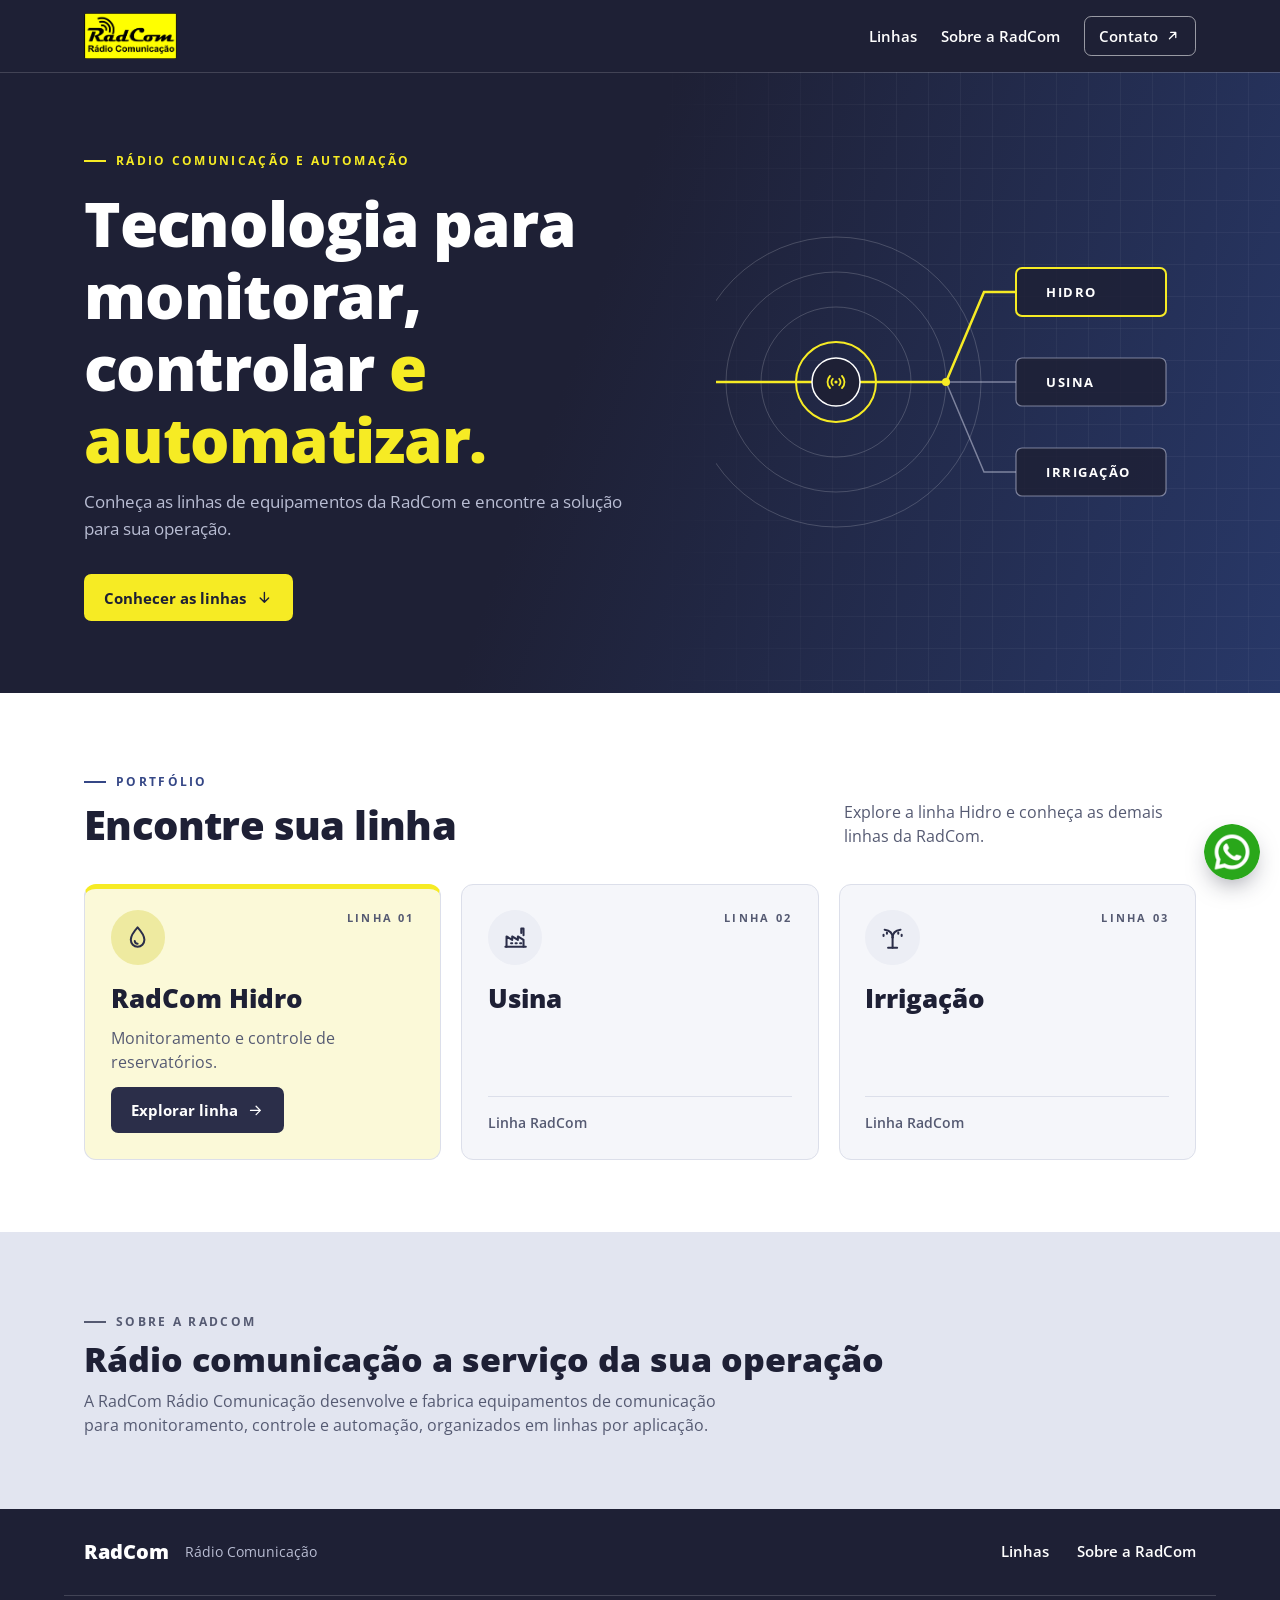
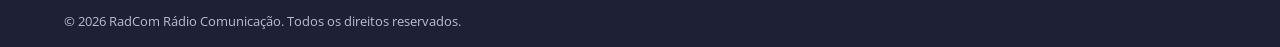
==== index.html @ 3e5a4e67 "fix: fixex folder pattern" ====
<!DOCTYPE html>
<html lang="pt-BR">

<head>
  <meta charset="utf-8" />
  <meta name="viewport" content="width=device-width, initial-scale=1" />
  <title>RadCom Rádio Comunicação | Monitoramento, controle e automação</title>
  <meta name="description" content="RadCom Rádio Comunicação: equipamentos de comunicação para monitoramento, controle e automação. Conheça as linhas RadCom." />
  <link rel="icon" type="image/png" href="img_radcom/favicon.png" />
  <link rel="apple-touch-icon" href="img_radcom/favicon.png" />
  <link rel="preconnect" href="https://fonts.googleapis.com" />
  <link rel="preconnect" href="https://fonts.gstatic.com" crossorigin />
  <link href="https://fonts.googleapis.com/css2?family=Open+Sans:wght@400;600;700;800&display=swap" rel="stylesheet" />
  <link rel="stylesheet" href="assets/css/style.css" />
</head>

<body data-root="">
  <a class="skip-link" href="#conteudo">Pular para o conteúdo</a>

  <!-- ============ CABEÇALHO GLOBAL (igual em todas as páginas) ============ -->
  <header class="site-header">
    <div class="wrap header-bar">
      <a class="brand" href="index.html" aria-label="RadCom Rádio Comunicação, página inicial">
        <img src="img_radcom/logo.jpeg" alt="RadCom Rádio Comunicação" width="830" height="411" />
      </a>
      <nav class="main-nav" aria-label="Principal">
        <a href="#linhas">Linhas</a>
        <a href="#sobre">Sobre a RadCom</a>
        <!-- Botão "Contato": abre o WhatsApp da RadCom.
             >>> ADICIONE O NÚMERO em assets/js/config.js (campo whatsapp) <<< -->
        <a class="nav-contact" href="https://wa.me/" target="_blank" rel="noopener" data-contact-primary>Contato
          <svg viewBox="0 0 24 24" fill="none" stroke="currentColor" stroke-width="2" stroke-linecap="round"
            stroke-linejoin="round" aria-hidden="true">
            <path d="M7 17 17 7M9 7h8v8" />
          </svg>
        </a>
      </nav>
    </div>
  </header>

  <main id="conteudo">

    <!-- ============ ABERTURA ============ -->
    <section class="home-hero" aria-labelledby="home-title">
      <div class="wrap">
        <div>
          <p class="kicker on-dark">Rádio comunicação e automação</p>
          <h1 id="home-title">Tecnologia para monitorar, controlar <em class="hl">e automatizar.</em></h1>
          <p class="lead on-dark">Conheça as linhas de equipamentos da RadCom e encontre a solução para sua operação.</p>
          <div class="btn-row">
            <a class="btn btn-yellow" href="#linhas">Conhecer as linhas
              <svg viewBox="0 0 24 24" fill="none" stroke="currentColor" stroke-width="2" stroke-linecap="round"
                stroke-linejoin="round" aria-hidden="true">
                <path d="M12 5v14M6 13l6 6 6-6" />
              </svg>
            </a>
          </div>
        </div>

        <svg class="hero-diagram" viewBox="0 0 480 320" role="img"
          aria-label="Ilustração: um ponto de rádio central ligado às linhas Hidro, Usina e Irrigação">
          <circle class="ring" cx="120" cy="160" r="40" />
          <circle class="ring" cx="120" cy="160" r="75" />
          <circle class="ring" cx="120" cy="160" r="110" />
          <circle class="ring" cx="120" cy="160" r="145" />
          <circle class="pulse" cx="120" cy="160" r="40" />
          <path class="line on" d="M144 160 H230 L268 70 H300" />
          <path class="line" d="M230 160 H300" />
          <path class="line" d="M230 160 L268 250 H300" />
          <path class="line on" d="M0 160 H96" />
          <circle cx="120" cy="160" r="24" fill="#1e2035" stroke="#fff" stroke-width="1.5" />
          <g fill="none" stroke="#f6eb24" stroke-width="1.8" stroke-linecap="round" transform="translate(108 148)">
            <circle cx="12" cy="12" r="1.6" fill="#f6eb24" stroke="none" />
            <path d="M8.8 15.2a4.5 4.5 0 0 1 0-6.4M15.2 15.2a4.5 4.5 0 0 0 0-6.4M6 18a8.5 8.5 0 0 1 0-12M18 18a8.5 8.5 0 0 0 0-12" />
          </g>
          <circle cx="230" cy="160" r="4" fill="#f6eb24" />
          <g class="node on"><rect x="300" y="46" width="150" height="48" rx="6" /><text x="330" y="75">HIDRO</text></g>
          <g class="node"><rect x="300" y="136" width="150" height="48" rx="6" /><text x="330" y="165">USINA</text></g>
          <g class="node"><rect x="300" y="226" width="150" height="48" rx="6" /><text x="330" y="255">IRRIGAÇÃO</text></g>
        </svg>
      </div>
    </section>

    <!-- ============ SELETOR DE LINHAS ============
         Os cartões são gerados a partir de assets/js/data.js (RADCOM_LINHAS). -->
    <section id="linhas" class="section section-light" aria-labelledby="linhas-title">
      <div class="wrap">
        <div class="section-head">
          <div>
            <p class="kicker">Portfólio</p>
            <h2 id="linhas-title">Encontre sua linha</h2>
          </div>
          <p class="aside">Explore a linha Hidro e conheça as demais linhas da RadCom.</p>
        </div>
        <ul class="lines-grid" id="lines-list"></ul>
        <noscript>
          <p>RadCom Hidro: <a href="hidro/index.html">explorar linha</a>. Usina e Irrigação: linhas RadCom.</p>
        </noscript>
      </div>
    </section>

    <!-- ============ INSTITUCIONAL / CONTATO ============ -->
    <section id="sobre" class="about section" aria-labelledby="sobre-title">
      <div class="wrap">
        <div>
          <p class="kicker">Sobre a RadCom</p>
          <h2 id="sobre-title">Rádio comunicação a serviço da sua operação</h2>
          <!-- TEXTO INSTITUCIONAL PROVISÓRIO: substitua pela apresentação oficial da RadCom. -->
          <p>A RadCom Rádio Comunicação desenvolve e fabrica equipamentos de comunicação para monitoramento, controle e
            automação, organizados em linhas por aplicação.</p>
          <!-- Chamada de contato: aparece quando o contato for preenchido em assets/js/config.js -->
          <p data-contact-slot hidden>Vamos falar sobre sua aplicação? Entre em contato com a RadCom.</p>
        </div>
        <!-- Botões de contato: gerados a partir de assets/js/config.js (RADCOM_CONFIG.contato) -->
        <div class="contact-actions" data-contact-slot data-contact-list hidden></div>
      </div>
    </section>

  </main>

  <!-- ============ RODAPÉ GLOBAL ============ -->
  <footer class="site-footer">
    <div class="wrap footer-bar">
      <div class="footer-brand"><strong>RadCom</strong><span>Rádio Comunicação</span></div>
      <nav class="footer-nav" aria-label="Rodapé">
        <a href="#linhas">Linhas</a>
        <a href="#sobre">Sobre a RadCom</a>
      </nav>
    </div>
    <div class="wrap footer-copy">© <span data-year>2026</span> RadCom Rádio Comunicação. Todos os direitos reservados.</div>
  </footer>

  <!-- Botão flutuante do WhatsApp.
       >>> ADICIONE O NÚMERO em assets/js/config.js (campo whatsapp) <<< -->
  <a class="whatsapp-float" href="https://wa.me/" target="_blank" rel="noopener" data-whatsapp
    aria-label="Conversar com a RadCom pelo WhatsApp">
    <img src="img_radcom/whatsapp.png" alt="" width="512" height="512" />
  </a>

  <script src="assets/js/config.js"></script>
  <script src="assets/js/data.js"></script>
  <script src="assets/js/site.js"></script>
</body>

</html>
---- assets/css/style.css ----
/* =====================================================================
   RADCOM — estilos compartilhados (Início + linhas)
   Cores tiradas do adesivo dos equipamentos.
   ===================================================================== */
:root {
  /* identidade (adesivo do equipamento) */
  --navy: #2b2e49;
  --navy-deep: #1e2035;
  --blue: #354786;
  --blue-deep: #283868;
  --yellow: #f6eb24;
  --yellow-deep: #d9cd0c;
  --gray: #d2d3d5;

  /* superfícies e texto */
  --bg: #f5f6fa;
  --surface: #ffffff;
  --surface-muted: #eceef5;
  --surface-tint: #fbf9d8;
  --fg: #1e2035;
  --fg-muted: #555a72;
  --on-dark: #f3f4f9;
  --on-dark-muted: #b9bdd3;
  --border: #dcdfea;
  --border-dark: rgba(255, 255, 255, .16);

  /* simulação (mesmos nomes do projeto Jóia) */
  --foreground: var(--fg);
  --card: #ffffff;
  --primary: var(--blue);
  --primary-foreground: #ffffff;
  --muted-foreground: var(--fg-muted);
  --destructive: oklch(0.58 0.22 25);
  --destructive-deep: oklch(0.46 0.21 24);
  --water: oklch(0.6 0.16 245);
  --water-deep: oklch(0.42 0.16 262);
  --signal: oklch(0.72 0.18 68);
  --signal-deep: oklch(0.5 0.18 68);
  --pump-on: oklch(0.68 0.19 148);
  --pump-on-deep: oklch(0.48 0.18 148);
  --pump-off: oklch(0.6 0.03 265);
  --ground: oklch(0.75 0.1 140);
  --ground-deep: oklch(0.63 0.12 138);
  --steel: oklch(0.5 0.045 270);
  --steel-dark: oklch(0.3 0.045 272);
  --sky: oklch(0.93 0.03 265);

  --font-sans: "Open Sans", ui-sans-serif, system-ui, sans-serif;
  --font-mono: ui-monospace, "SFMono-Regular", Consolas, monospace;
  --radius: .75rem;
  --shadow: 0 14px 30px -18px rgba(30, 32, 53, .45);
  --header-h: 72px;
}

* { box-sizing: border-box; }
html { scroll-behavior: smooth; }
@media (prefers-reduced-motion: reduce) {
  html { scroll-behavior: auto; }
  *, *::before, *::after { animation-duration: .001ms !important; animation-iteration-count: 1 !important; transition: none !important; }
}
body {
  margin: 0;
  background: var(--bg);
  color: var(--fg);
  font-family: var(--font-sans);
  line-height: 1.5;
  -webkit-font-smoothing: antialiased;
}
img { max-width: 100%; height: auto; display: block; }
a { color: inherit; }
h1, h2, h3, h4 { line-height: 1.15; margin: 0; }
[hidden] { display: none !important; }
.sr-only { position: absolute; width: 1px; height: 1px; padding: 0; margin: -1px; overflow: hidden; clip: rect(0 0 0 0); white-space: nowrap; border: 0; }

:focus-visible { outline: 3px solid var(--yellow); outline-offset: 2px; }
.on-light :focus-visible, .section :focus-visible { outline-color: var(--blue); }

.skip-link {
  position: absolute; left: 1rem; top: -4rem; z-index: 100;
  background: var(--yellow); color: var(--navy-deep);
  padding: .6rem 1rem; border-radius: .4rem; font-weight: 700; text-decoration: none;
}
.skip-link:focus { top: 1rem; }

.wrap { max-width: 72rem; margin: 0 auto; padding: 0 1.25rem; }
@media (max-width: 480px) { .wrap { padding: 0 1rem; } }

/* ---------- tipografia utilitária ---------- */
.kicker {
  display: inline-flex; align-items: center; gap: .6rem;
  font-size: .72rem; font-weight: 700; text-transform: uppercase; letter-spacing: .2em;
  color: var(--blue); margin: 0;
}
.kicker::before { content: ""; width: 1.4rem; height: 2px; background: currentColor; }
.kicker.on-dark { color: var(--yellow); }
.lead { margin: .9rem 0 0; max-width: 40rem; font-size: 1.05rem; line-height: 1.6; color: var(--fg-muted); }
.lead.on-dark { color: var(--on-dark-muted); }
.hl { color: var(--yellow); font-style: normal; }

.section { padding: 4.5rem 0; }
.section-light { background: var(--surface); }
.section-muted { background: var(--surface-muted); }
.section-dark { background: var(--navy-deep); color: var(--on-dark); }
.section-dark .lead { color: var(--on-dark-muted); }
section[id] { scroll-margin-top: calc(var(--header-h) + 56px); }

.section-head { display: flex; flex-wrap: wrap; align-items: flex-end; justify-content: space-between; gap: 1rem 2rem; margin-bottom: 2.25rem; }
.section-head > div { max-width: 40rem; }
.section-head h2 { font-size: clamp(1.7rem, 1.2rem + 2vw, 2.5rem); font-weight: 800; letter-spacing: -.015em; margin-top: .7rem; }
.section-head .aside { max-width: 22rem; color: var(--fg-muted); margin: 0; }
.section-dark .section-head .aside { color: var(--on-dark-muted); }
.section-head.center { flex-direction: column; align-items: center; text-align: center; }
.section-head.center .lead { margin-left: auto; margin-right: auto; }

/* ---------- botões ---------- */
.btn {
  display: inline-flex; align-items: center; justify-content: center; gap: .6rem;
  min-height: 2.9rem; padding: .7rem 1.2rem; border-radius: .45rem;
  font: 700 .95rem var(--font-sans); text-decoration: none; cursor: pointer;
  border: 1.5px solid transparent; transition: background .15s, border-color .15s, transform .15s;
}
.btn svg { width: 1.05rem; height: 1.05rem; flex: none; }
.btn:hover { transform: translateY(-1px); }
.btn-yellow { background: var(--yellow); color: var(--navy-deep); }
.btn-yellow:hover { background: #fff35a; }
.btn-dark { background: var(--navy); color: #fff; }
.btn-dark:hover { background: var(--blue); }
.btn-ghost { background: transparent; color: #fff; border-color: rgba(255, 255, 255, .55); }
.btn-ghost:hover { border-color: #fff; background: rgba(255, 255, 255, .08); }
.btn-ghost-dark { background: transparent; color: var(--navy); border-color: var(--navy); }
.btn-ghost-dark:hover { background: rgba(43, 46, 73, .07); }
.mini-link .arrow { display: inline-flex; }
.mini-link .arrow svg { width: 1.1rem; height: 1.1rem; }
.btn-row { display: flex; flex-wrap: wrap; gap: .75rem; margin-top: 2rem; }

/* ---------- cabeçalho global ---------- */
.site-header { position: sticky; top: 0; z-index: 50; background: var(--navy-deep); color: #fff; box-shadow: 0 1px 0 var(--border-dark); }
.header-bar { display: flex; align-items: center; justify-content: space-between; gap: 1rem; min-height: var(--header-h); }
.brand { display: inline-flex; flex: none; border-radius: .25rem; }
.brand img { height: 46px; width: auto; border-radius: .2rem; }
.main-nav { display: flex; align-items: center; gap: .25rem 1.5rem; flex-wrap: wrap; justify-content: flex-end; }
.main-nav a { font-weight: 600; font-size: .95rem; text-decoration: none; padding: .4rem 0; }
.main-nav a:hover { color: var(--yellow); }
.main-nav a[aria-current="page"] { color: var(--yellow); }
.main-nav .nav-contact { border: 1.5px solid rgba(255, 255, 255, .55); border-radius: .45rem; padding: .45rem .9rem; }
.main-nav .nav-contact:hover { border-color: var(--yellow); }
@media (max-width: 560px) {
  :root { --header-h: 64px; }
  .brand img { height: 38px; }
  .main-nav { gap: .2rem 1rem; }
  .main-nav a { font-size: .85rem; }
  .main-nav .nav-contact { padding: .3rem .6rem; }
}

/* ---------- navegação local (linhas) ---------- */
.subnav { position: sticky; top: var(--header-h); z-index: 40; background: var(--surface); border-bottom: 1px solid var(--border); }
.subnav-bar { display: flex; align-items: center; justify-content: space-between; gap: 1rem; min-height: 52px; }
.crumbs { display: flex; align-items: center; gap: .5rem; font-size: .9rem; color: var(--fg-muted); white-space: nowrap; margin: 0; padding: 0; list-style: none; }
.crumbs a { text-decoration: none; }
.crumbs a:hover { color: var(--blue); text-decoration: underline; }
.crumbs strong { color: var(--fg); }
.subnav-links { display: flex; gap: 1.5rem; overflow-x: auto; scrollbar-width: none; margin: 0; padding: 0; list-style: none; }
.subnav-links::-webkit-scrollbar { display: none; }
.subnav-links a {
  display: block; padding: .95rem 0 .8rem; font-size: .9rem; font-weight: 600; color: var(--fg-muted);
  text-decoration: none; border-bottom: 3px solid transparent; white-space: nowrap;
}
.subnav-links a:hover { color: var(--fg); }
.subnav-links a.active { color: var(--fg); border-bottom-color: var(--yellow); }
@media (max-width: 760px) {
  .subnav-bar { flex-direction: column; align-items: stretch; gap: 0; min-height: 0; }
  .crumbs { padding-top: .55rem; font-size: .8rem; }
  .subnav-links { gap: 1.25rem; }
  .subnav-links a { padding: .55rem 0 .5rem; }
  section[id] { scroll-margin-top: calc(var(--header-h) + 84px); }
}

/* ---------- início: abertura ---------- */
.home-hero { position: relative; overflow: hidden; background: linear-gradient(110deg, var(--navy-deep) 45%, var(--blue-deep)); color: #fff; }
.home-hero::after {
  content: ""; position: absolute; inset: 0 0 0 50%; pointer-events: none; opacity: .35;
  background-image: linear-gradient(rgba(255,255,255,.12) 1px, transparent 1px), linear-gradient(90deg, rgba(255,255,255,.12) 1px, transparent 1px);
  background-size: 32px 32px;
  mask-image: linear-gradient(90deg, transparent, #000 40%);
}
.home-hero .wrap { position: relative; z-index: 1; display: grid; grid-template-columns: 1.1fr 1fr; gap: 2rem; align-items: center; padding-top: 4.5rem; padding-bottom: 4.5rem; }
.home-hero h1 { font-size: clamp(2.2rem, 1.4rem + 3.6vw, 3.9rem); font-weight: 800; letter-spacing: -.02em; margin-top: 1.1rem; }
.hero-diagram { width: 100%; max-width: 30rem; justify-self: end; }
.hero-diagram .ring { fill: none; stroke: rgba(255,255,255,.18); }
.hero-diagram .line { fill: none; stroke: rgba(185,189,211,.6); stroke-width: 1.5; }
.hero-diagram .line.on { stroke: var(--yellow); stroke-width: 2.5; }
.hero-diagram .node rect { fill: rgba(30,32,53,.85); stroke: rgba(185,189,211,.6); stroke-width: 1.2; }
.hero-diagram .node.on rect { stroke: var(--yellow); stroke-width: 2; }
.hero-diagram text { fill: #fff; font: 700 13px var(--font-sans); letter-spacing: .12em; }
.hero-diagram .pulse { fill: none; stroke: var(--yellow); stroke-width: 2; transform-origin: 120px 160px; transform-box: view-box; animation: pulse 2.6s ease-out infinite; }
@keyframes pulse { from { transform: scale(.4); opacity: .9; } to { transform: scale(2.4); opacity: 0; } }
@media (max-width: 860px) {
  .home-hero .wrap { grid-template-columns: 1fr; padding-top: 3rem; padding-bottom: 3rem; }
  .hero-diagram { justify-self: center; max-width: 24rem; }
  .home-hero::after { inset: 50% 0 0 0; }
}

/* ---------- início: cartões de linhas ---------- */
.lines-grid { display: grid; grid-template-columns: repeat(3, 1fr); gap: 1.25rem; margin: 0; padding: 0; list-style: none; }
@media (max-width: 860px) { .lines-grid { grid-template-columns: 1fr; } }
.line-card {
  position: relative; height: 100%; display: flex; flex-direction: column; gap: .8rem;
  padding: 1.6rem; border: 1px solid var(--border); border-radius: var(--radius); background: var(--bg);
}
.line-card.is-active { background: var(--surface-tint); border-top: 5px solid var(--yellow); padding-top: calc(1.6rem - 4px); }
.line-card .line-top { display: flex; align-items: flex-start; justify-content: space-between; }
.line-icon { width: 3.4rem; height: 3.4rem; border-radius: 50%; display: grid; place-items: center; background: var(--surface-muted); color: var(--navy); }
.line-card.is-active .line-icon { background: #eeeaa0; }
.line-icon svg { width: 1.7rem; height: 1.7rem; }
.line-num { font-size: .7rem; font-weight: 700; letter-spacing: .2em; color: var(--fg-muted); }
.line-card h3 { font-size: 1.6rem; font-weight: 800; margin-top: .4rem; }
.line-card p { margin: 0; color: var(--fg-muted); }
.line-card .line-meta { margin-top: auto; padding-top: .9rem; border-top: 1px solid var(--border); font-size: .9rem; font-weight: 600; color: var(--fg-muted); }
.line-card .btn { align-self: flex-start; margin-top: auto; }

/* ---------- faixa institucional / contato ---------- */
.about { background: #e2e5f0; }
.about .wrap { display: flex; flex-wrap: wrap; align-items: center; justify-content: space-between; gap: 1.5rem 3rem; }
.about h2 { font-size: clamp(1.5rem, 1.2rem + 1.4vw, 2.1rem); font-weight: 800; margin-top: .6rem; }
.about p { margin: .6rem 0 0; color: var(--fg-muted); max-width: 40rem; }
.contact-actions { display: flex; flex-wrap: wrap; gap: .75rem; }

/* ---------- Hidro: abertura panorâmica ---------- */
.pan-hero {
  position: relative; display: flex; align-items: center; min-height: min(44rem, 86vh); color: #fff;
  background: var(--navy-deep) url("../../img_radcom/fundo.jpg") center / cover no-repeat;
}
.pan-hero::before { content: ""; position: absolute; inset: 0; background: linear-gradient(90deg, rgba(30,32,53,.65), rgba(30,32,53,.15) 70%); }
.pan-hero .wrap { position: relative; z-index: 1; width: 100%; padding-top: 3rem; padding-bottom: 4.5rem; }
.hero-panel {
  max-width: 36rem; padding: 2.25rem; border-radius: var(--radius);
  background: rgba(30, 32, 53, .72); border: 1px solid var(--border-dark);
  -webkit-backdrop-filter: blur(3px); backdrop-filter: blur(3px);
}
.hero-panel h1 { font-size: clamp(2.3rem, 1.5rem + 3.6vw, 4rem); font-weight: 800; letter-spacing: -.02em; margin-top: 1rem; }
.hero-panel .btn-row { margin-top: 1.75rem; }
.scroll-hint {
  position: absolute; left: 50%; bottom: 1.1rem; z-index: 1; transform: translateX(-50%);
  width: 2.6rem; height: 2.6rem; border-radius: 50%; display: grid; place-items: center;
  color: var(--navy-deep); background: var(--yellow); animation: bounce 2s ease-in-out infinite;
}
.scroll-hint svg { width: 1.3rem; height: 1.3rem; }
@keyframes bounce { 0%, 100% { transform: translate(-50%, 0); } 50% { transform: translate(-50%, 6px); } }
@media (max-width: 560px) {
  .pan-hero { min-height: 0; }
  .pan-hero .wrap { padding-top: 2rem; padding-bottom: 4.5rem; }
  .hero-panel { padding: 1.5rem; }
  .hero-panel .btn { flex: 1 1 100%; }
}

/* faixa de destaques */
.strip { background: var(--navy); color: var(--on-dark); justify-items: center; }
.strip ul { display: grid; grid-template-columns: repeat(4, 1fr); gap: 1rem 1.5rem; margin: 0; padding: 1.3rem 0; list-style: none; }
.strip li { display: flex; align-items: center; gap: .7rem; font-size: .9rem; font-weight: 600; }
.strip svg { width: 1.5rem; height: 1.5rem; flex: none; color: var(--yellow); }
@media (max-width: 860px) { .strip ul { grid-template-columns: 1fr 1fr; } }

/* aplicações */
.apps-grid { display: grid; grid-template-columns: repeat(3, 1fr); gap: 1.25rem; margin: 0; padding: 0; list-style: none; }
@media (max-width: 860px) { .apps-grid { grid-template-columns: 1fr; } }
.app-card { display: flex; gap: 1rem; padding: 1.4rem; border: 1px solid var(--border); border-radius: var(--radius); background: var(--bg); height: 100%; }
.app-card h3 { font-size: 1.15rem; font-weight: 700; }
.app-card p { margin: .4rem 0 0; color: var(--fg-muted); font-size: .95rem; }
.icon-badge { width: 2.9rem; height: 2.9rem; flex: none; border-radius: 50%; display: grid; place-items: center; background: #e1e5f3; color: var(--blue); }
.icon-badge.yellow { background: var(--yellow); color: var(--navy-deep); }
.icon-badge svg { width: 1.45rem; height: 1.45rem; }

/* como funciona */
.flow-steps { display: grid; grid-template-columns: repeat(4, 1fr); gap: 3.5rem; margin: 0; padding: 0; list-style: none; }
.flow-step { position: relative; padding: 1.3rem; border-radius: var(--radius); background: var(--surface); border: 1px solid var(--border); }
.flow-step .step-num { font-size: .7rem; font-weight: 700; letter-spacing: .18em; color: var(--fg-muted); }
.flow-step h3 { display: flex; align-items: center; gap: .65rem; margin-top: .9rem; font-size: 1.1rem; font-weight: 700; }
.flow-step h3 svg { width: 1.6rem; height: 1.6rem; flex: none; color: var(--blue); }
.flow-step p { margin: .55rem 0 0; font-size: .9rem; color: var(--fg-muted); }
.flow-step .step-link {
  position: absolute; top: 50%; right: -3.5rem; width: 3.5rem; transform: translateY(-50%);
  display: flex; flex-direction: column; align-items: center; gap: .15rem; color: var(--blue);
}
.flow-step .step-link small { font-size: .66rem; font-weight: 700; color: var(--fg-muted); }
.flow-step .step-link svg { width: 1.3rem; height: 1.3rem; }
@media (max-width: 980px) {
  .flow-steps { grid-template-columns: 1fr; gap: 2.9rem; }
  .flow-step .step-link { top: auto; bottom: -2.85rem; right: 50%; transform: translateX(50%); flex-direction: row; width: auto; height: 2.85rem; gap: .4rem; }
  .flow-step .step-link svg { transform: rotate(90deg); }
}
.remote-note {
  display: flex; flex-wrap: wrap; align-items: center; justify-content: space-between; gap: 1rem 2rem;
  margin-top: 1.75rem; padding: 1.25rem 1.5rem; border-radius: var(--radius); background: #d9deee;
}
.remote-note p { margin: 0; max-width: 44rem; color: var(--fg); }
.remote-note strong { margin-right: .5rem; }
.tag { display: inline-block; padding: .22rem .55rem; border-radius: .3rem; font-size: .68rem; font-weight: 700; letter-spacing: .1em; text-transform: uppercase; background: var(--surface); color: var(--fg-muted); border: 1px solid var(--border); }

/* ---------- vitrine ---------- */
.filters { display: flex; flex-wrap: wrap; gap: .5rem; margin: 0 0 1.75rem; }
.filter-btn {
  min-height: 2.5rem; padding: .45rem 1rem; border-radius: .45rem; cursor: pointer;
  font: 600 .9rem var(--font-sans); background: var(--bg); color: var(--fg); border: 1px solid var(--border);
}
.filter-btn:hover { border-color: var(--blue); }
.filter-btn[aria-pressed="true"] { background: var(--navy); color: #fff; border-color: var(--navy); }
.products-grid { display: grid; grid-template-columns: repeat(3, 1fr); gap: 1.25rem; margin: 0; padding: 0; list-style: none; }
@media (max-width: 980px) { .products-grid { grid-template-columns: 1fr 1fr; } }
@media (max-width: 620px) { .products-grid { grid-template-columns: 1fr; } }
.product-card { display: grid; grid-template-columns: 7.5rem 1fr; height: 100%; border: 1px solid var(--border); border-radius: var(--radius); background: var(--bg); overflow: hidden; }
.product-media { position: relative; display: grid; place-items: center; padding: 1rem .75rem; background: #e3e6f1; }
.product-media img { width: 100%; max-width: 6rem; }
.photo-tag { position: absolute; left: .4rem; right: .4rem; bottom: .4rem; text-align: center; font-size: .6rem; font-weight: 700; letter-spacing: .06em; text-transform: uppercase; color: var(--fg-muted); background: rgba(255,255,255,.85); border-radius: .25rem; padding: .15rem; }
.product-body { display: flex; flex-direction: column; gap: .45rem; padding: 1.1rem 1.1rem 1.2rem; }
.chip-row { display: flex; flex-wrap: wrap; gap: .35rem; }
.chip { font-size: .7rem; font-weight: 700; padding: .2rem .5rem; border-radius: .3rem; background: #dfe3f2; color: var(--blue-deep); }
.product-body h3 { font-size: 1.3rem; font-weight: 800; }
.product-body .model { margin: -.2rem 0 0; font: 600 .75rem var(--font-mono); color: var(--fg-muted); }
.product-body p { margin: 0; font-size: .92rem; color: var(--fg-muted); }
.conn-badge { display: inline-flex; align-items: center; gap: .35rem; font-size: .78rem; font-weight: 700; color: var(--fg); }
.conn-badge::before { content: ""; width: .55rem; height: .55rem; border-radius: 50%; background: var(--pump-on); }
.conn-badge.needs-gateway::before { background: var(--signal); }
.conn-badge.no-upload::before { background: var(--steel); }
.btn-usecase {
  align-self: flex-start; margin-top: auto; display: inline-flex; align-items: center; gap: .4rem;
  padding: .45rem 0; border: 0; background: none; cursor: pointer;
  font: 700 .92rem var(--font-sans); color: var(--blue);
}
.btn-usecase:hover { text-decoration: underline; }
.btn-usecase svg { width: 1rem; height: 1rem; }
.empty-msg { color: var(--fg-muted); }

/* detalhe do produto (dialog) */
.product-dialog {
  width: min(46rem, calc(100% - 2rem)); max-height: calc(100% - 2rem); padding: 0; border: 0;
  border-radius: var(--radius); background: var(--surface); color: var(--fg); box-shadow: 0 30px 60px -20px rgba(0,0,0,.5);
}
.product-dialog::backdrop { background: rgba(30, 32, 53, .7); }
.dialog-inner { padding: 2rem; }
@media (max-width: 560px) { .dialog-inner { padding: 1.4rem 1.1rem; } }
.dialog-close {
  position: sticky; top: .75rem; float: right; margin: .75rem .75rem 0 0; z-index: 1;
  width: 2.5rem; height: 2.5rem; border-radius: 50%; display: grid; place-items: center; cursor: pointer;
  border: 1px solid var(--border); background: var(--surface); color: var(--fg);
}
.dialog-close svg { width: 1.2rem; height: 1.2rem; }
.dialog-eyebrow { margin: 0; font: 600 .78rem var(--font-mono); color: var(--blue); }
.product-dialog h2 { font-size: 1.6rem; font-weight: 800; margin-top: .4rem; padding-right: 2rem; }
.product-dialog .lead { font-size: 1rem; }
.dialog-tags { display: flex; flex-wrap: wrap; gap: .5rem; align-items: center; margin-top: 1rem; }
.flow-block { margin-top: 1.4rem; padding: 1.1rem; border-radius: .6rem; background: var(--bg); border: 1px solid var(--border); }
.flow-label { margin: 0 0 .9rem; font-size: .72rem; font-weight: 700; letter-spacing: .14em; text-transform: uppercase; color: var(--fg-muted); }
.mini-flow { display: flex; align-items: flex-start; justify-content: center; flex-wrap: wrap; gap: .5rem; margin: 0; padding: 0; list-style: none; }
.mini-node { width: 6.5rem; display: flex; flex-direction: column; align-items: center; gap: .4rem; text-align: center; font-size: .78rem; font-weight: 700; }
.mini-node img { height: 5.5rem; width: auto; }
.mini-node .node-icon { height: 5.5rem; width: 5.5rem; display: grid; place-items: center; border-radius: .6rem; background: #e3e6f1; color: var(--navy); }
.mini-node .node-icon svg { width: 2.4rem; height: 2.4rem; }
.mini-node .node-icon img { width: 2.6rem; height: auto; }
.mini-link { width: 5.5rem; padding-top: 1.7rem; display: flex; flex-direction: column; align-items: center; gap: .2rem; color: var(--blue); }
.mini-link svg { width: 1.4rem; height: 1.4rem; }
.mini-link small { font-size: .68rem; font-weight: 700; text-align: center; color: var(--fg-muted); line-height: 1.25; }
@media (max-width: 560px) {
  .mini-flow { flex-direction: column; align-items: center; gap: .2rem; }
  .mini-node { width: auto; flex-direction: row; gap: .7rem; }
  .mini-node img, .mini-node .node-icon { height: 4rem; }
  .mini-node .node-icon { width: 4rem; }
  .mini-link { width: auto; padding: 0; flex-direction: row; gap: .4rem; }
  .mini-link .arrow { transform: rotate(90deg); }
}
.dialog-text { margin: 1.3rem 0 0; color: var(--fg-muted); }
.dialog-note { margin-top: 1rem; padding: .9rem 1rem; border-left: 4px solid var(--yellow); background: var(--surface-tint); border-radius: .3rem; font-size: .93rem; }
.related { margin-top: 1.4rem; }
.related h3 { font-size: .8rem; font-weight: 700; letter-spacing: .12em; text-transform: uppercase; color: var(--fg-muted); }
.related ul { display: flex; flex-wrap: wrap; gap: .5rem; margin: .6rem 0 0; padding: 0; list-style: none; }
.related button { padding: .4rem .8rem; border-radius: .4rem; cursor: pointer; font: 600 .85rem var(--font-sans); background: var(--bg); color: var(--fg); border: 1px solid var(--border); }
.related button:hover { border-color: var(--blue); color: var(--blue); }
body.dialog-open { overflow: hidden; }

/* ---------- sonda e quadro ---------- */
.split { display: grid; grid-template-columns: 1fr 1fr; gap: 3rem; align-items: center; }
.split.reverse > :first-child { order: 2; }
@media (max-width: 860px) { .split, .split.reverse { grid-template-columns: 1fr; gap: 2rem; } .split.reverse > :first-child { order: 0; } }
.split .section-head { margin-bottom: 0; }
.photo-frame { margin: 0; border-radius: var(--radius); overflow: hidden; background: var(--surface); border: 1px solid var(--border); box-shadow: var(--shadow); }
.photo-frame img { width: 100%; }
.photo-frame.contain { display: grid; place-items: center; padding: 1.5rem; }
.photo-frame.contain img { max-width: 22rem; }
.photo-frame figcaption { padding: .75rem 1rem; font-size: .85rem; color: var(--fg-muted); border-top: 1px solid var(--border); background: var(--surface); }
.steps-list { display: grid; grid-template-columns: repeat(3, 1fr); gap: .75rem; margin: 1.75rem 0 0; padding: 0; list-style: none; }
.steps-list li { padding: 1rem; border-radius: .6rem; background: var(--surface); border: 1px solid var(--border); font-size: .88rem; color: var(--fg-muted); }
.steps-list strong { display: block; margin-bottom: .25rem; font-size: .95rem; color: var(--fg); }
@media (max-width: 480px) { .steps-list { grid-template-columns: 1fr; } }
.tile-list { display: grid; gap: 1rem; margin: 1.75rem 0 0; padding: 0; list-style: none; }
.tile { display: flex; gap: 1rem; padding: 1.1rem; border-radius: .6rem; background: var(--surface); border: 1px solid var(--border); }
.section-dark .tile { background: rgba(255,255,255,.05); border-color: var(--border-dark); }
.tile h3 { font-size: 1.05rem; font-weight: 700; }
.tile p { margin: .3rem 0 0; font-size: .92rem; color: var(--fg-muted); }
.section-dark .tile p { color: var(--on-dark-muted); }
.section-dark .photo-frame { border-color: var(--border-dark); }
.install-photo { max-width: 26rem; justify-self: center; }

/* ---------- monitoramento ---------- */
.platform-shots { display: grid; grid-template-columns: 1.4fr 1fr; gap: 1.25rem; align-items: start; }
@media (max-width: 860px) { .platform-shots { grid-template-columns: 1fr; } }
.shots-pair { display: grid; grid-template-columns: 1fr 1fr; gap: 1rem; }
.shots-pair .photo-frame img { aspect-ratio: 739 / 1100; object-fit: cover; object-position: top; }
.config-grid { display: grid; grid-template-columns: 1fr 1.1fr; gap: 3rem; align-items: center; margin-top: 4rem; }
@media (max-width: 860px) { .config-grid { grid-template-columns: 1fr; gap: 2rem; } }
.config-grid .tile-list { grid-template-columns: 1fr 1fr; }
@media (max-width: 480px) { .config-grid .tile-list { grid-template-columns: 1fr; } }
.sub-head { font-size: clamp(1.3rem, 1.1rem + 1vw, 1.75rem); font-weight: 800; margin-top: .6rem; }

/* ---------- simulação (reaproveitada da Jóia) ---------- */
.sim-head { display: flex; flex-wrap: wrap; align-items: flex-end; justify-content: space-between; gap: 1rem; margin-bottom: 1.5rem; }
.sim-head .section-head { margin-bottom: 0; }
.sim-buttons { display: flex; gap: .5rem; }
.sim-buttons button { font: 700 .9rem var(--font-sans); cursor: pointer; border-radius: .45rem; padding: .6rem 1.1rem; border: 1px solid var(--border); background: var(--surface); color: var(--fg); }
.sim-buttons .sim-primary { background: var(--navy); color: #fff; border-color: var(--navy); }
.demo-flag { display: inline-flex; align-items: center; gap: .45rem; margin: 0 0 1rem; padding: .35rem .7rem; border-radius: .35rem; background: var(--yellow); color: var(--navy-deep); font-size: .75rem; font-weight: 800; letter-spacing: .08em; text-transform: uppercase; }
.panel { border: 1px solid var(--border); background: var(--card); border-radius: var(--radius); }
.diagram { overflow-x: auto; overflow-y: hidden; -webkit-overflow-scrolling: touch; box-shadow: var(--shadow); }
#svg { display: block; width: 100%; min-width: 820px; height: auto; }
.config { margin-top: 1.25rem; padding: 1.25rem; }
.config h3 { font-size: .75rem; font-weight: 700; text-transform: uppercase; letter-spacing: .18em; color: var(--fg-muted); }
.cfg-grid { display: grid; gap: 1.25rem; margin-top: 1rem; }
@media (min-width: 640px) { .cfg-grid { grid-template-columns: 1fr 1fr; } }
.cfg-grid label { display: block; font-size: .9rem; }
.cfg-grid .row { display: flex; align-items: center; justify-content: space-between; gap: 1rem; }
.cfg-grid .val { font-family: var(--font-mono); color: var(--fg-muted); }
.cfg-grid input[type=range] { width: 100%; margin-top: .5rem; accent-color: var(--blue); }
.rotate-hint { display: none; }
@media (max-width: 760px) and (orientation: portrait) {
  .rotate-hint { display: flex; align-items: center; gap: .6rem; margin: 0 0 1rem; padding: .75rem 1rem; border: 1px solid var(--border); border-radius: .6rem; background: var(--surface); font-size: .85rem; color: var(--fg-muted); }
  .rotate-hint svg { width: 1.4rem; height: 1.4rem; flex: none; color: var(--blue); }
}
.sim-note { margin: .9rem 0 0; font-size: .85rem; color: var(--fg-muted); }
@keyframes ping-ring { 0% { transform: scale(.6); opacity: .9 } 100% { transform: scale(2.2); opacity: 0 } }
@keyframes flow { to { stroke-dashoffset: -24 } }
@keyframes blink { to { opacity: .3 } }
@keyframes cloud-pop { 0% { opacity: 0; transform: translateY(6px) scale(.8); } 18% { opacity: 1; transform: translateY(0) scale(1); } 78% { opacity: 1; transform: translateY(-2px) scale(1); } 100% { opacity: 0; transform: translateY(-10px) scale(.92); } }
.ping-ring { animation: ping-ring 1.2s ease-out infinite; transform-box: view-box; }
.flow { animation: flow .6s linear infinite; }
.blink { animation: blink .8s steps(2) infinite; }
.cloud-publish { animation: cloud-pop 1.2s ease-out forwards; transform-box: fill-box; transform-origin: center; }
.lbl-title { font-family: var(--font-sans); font-weight: 700; }
.lbl-sub { font-family: var(--font-mono); font-weight: 600; }

/* ---------- botão "Contato" e WhatsApp flutuante ---------- */
.main-nav .nav-contact { display: inline-flex; align-items: center; gap: .45rem; }
.main-nav .nav-contact svg { width: .95rem; height: .95rem; }
@media (max-width: 480px) {
  .main-nav { flex-wrap: nowrap; gap: .75rem; }
  .main-nav a { font-size: .8rem; white-space: nowrap; }
  .main-nav .nav-contact { padding: .3rem .55rem; gap: .3rem; }
  .main-nav .nav-contact svg { width: .75rem; height: .75rem; }
}
@media (max-width: 380px) {
  .main-nav { gap: .55rem; }
  .main-nav .nav-contact svg { display: none; }
}
@media (max-width: 340px) {
  .brand img { height: 30px; }
  .main-nav a { font-size: .74rem; }
}
.whatsapp-float {
  position: fixed; right: 1.25rem; bottom: 1.25rem; z-index: 90;
  width: 3.5rem; height: 3.5rem; border-radius: 50%;
  box-shadow: 0 10px 25px -8px rgba(30, 32, 53, .5); transition: transform .15s;
}
.whatsapp-float:hover { transform: scale(1.06); }
.whatsapp-float img { width: 100%; height: 100%; border-radius: 50%; }
@media (max-width: 640px) { .whatsapp-float { right: 1rem; bottom: 1rem; width: 3.25rem; height: 3.25rem; } }

/* ---------- chamada final e rodapé ---------- */
.cta-band { background: #e2e5f0; }
.cta-band .wrap { display: flex; flex-wrap: wrap; align-items: center; justify-content: space-between; gap: 1rem 2rem; padding-top: 2.25rem; padding-bottom: 2.25rem; }
.cta-band h2 { font-size: clamp(1.25rem, 1rem + 1vw, 1.6rem); font-weight: 800; }
.site-footer { background: var(--navy-deep); color: var(--on-dark-muted); }
.footer-bar { display: flex; flex-wrap: wrap; align-items: center; justify-content: space-between; gap: 1rem 2rem; padding-top: 1.75rem; padding-bottom: 1.75rem; }
.footer-brand { display: flex; align-items: center; gap: 1rem; color: #fff; }
.footer-brand strong { font-size: 1.25rem; font-weight: 800; }
.footer-brand span { color: var(--on-dark-muted); font-size: .9rem; }
.footer-nav { display: flex; flex-wrap: wrap; gap: .5rem 1.75rem; }
.footer-nav a { text-decoration: none; font-weight: 600; font-size: .92rem; color: #fff; }
.footer-nav a:hover { color: var(--yellow); }
.footer-copy { border-top: 1px solid var(--border-dark); padding: 1rem 0; font-size: .8rem; }
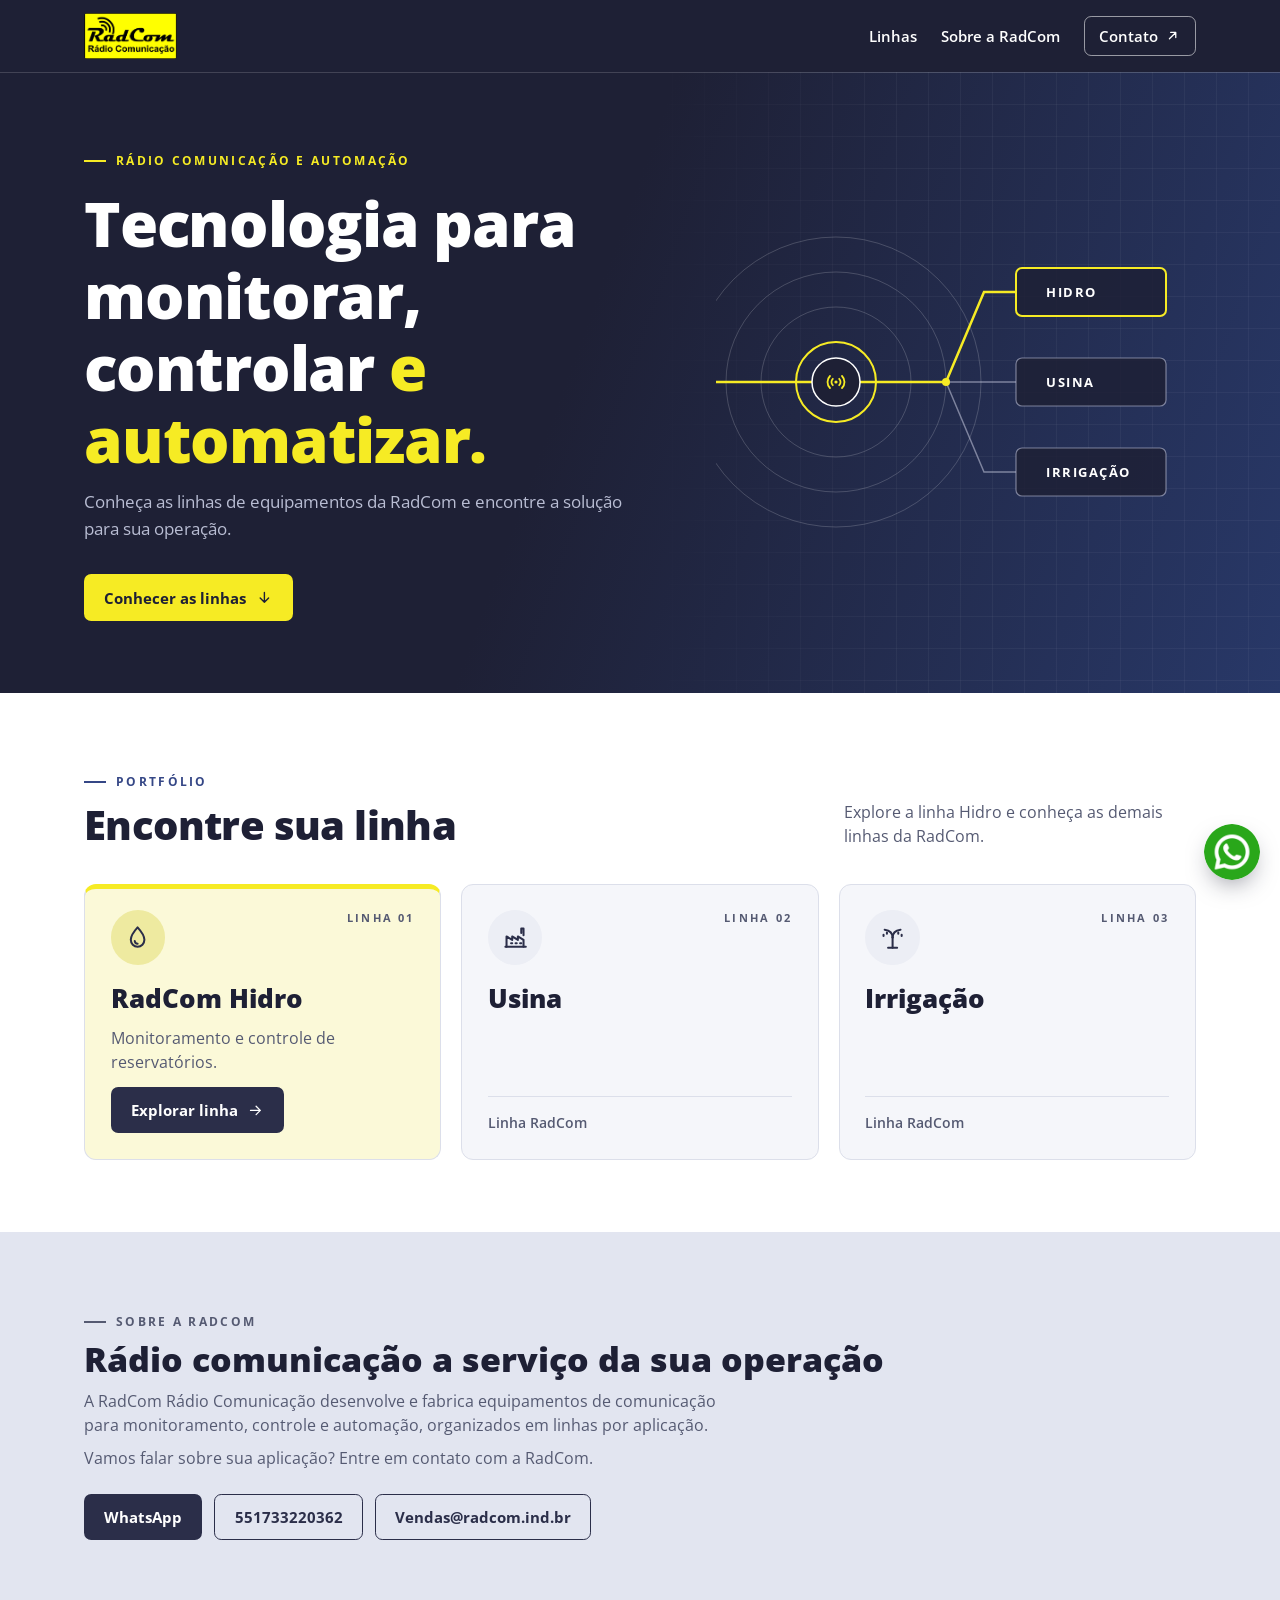
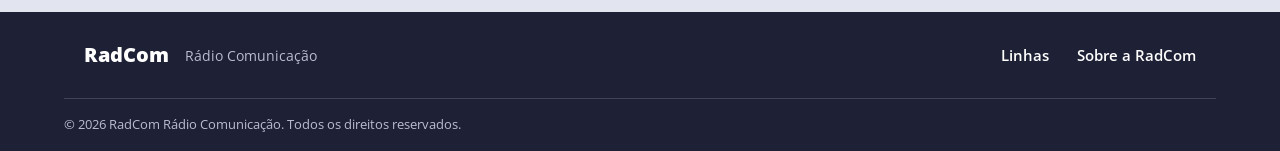
==== commit d71f07ce: "fix(contacts): add contact info in the right place." ====
(no text change in the page or its own stylesheets)
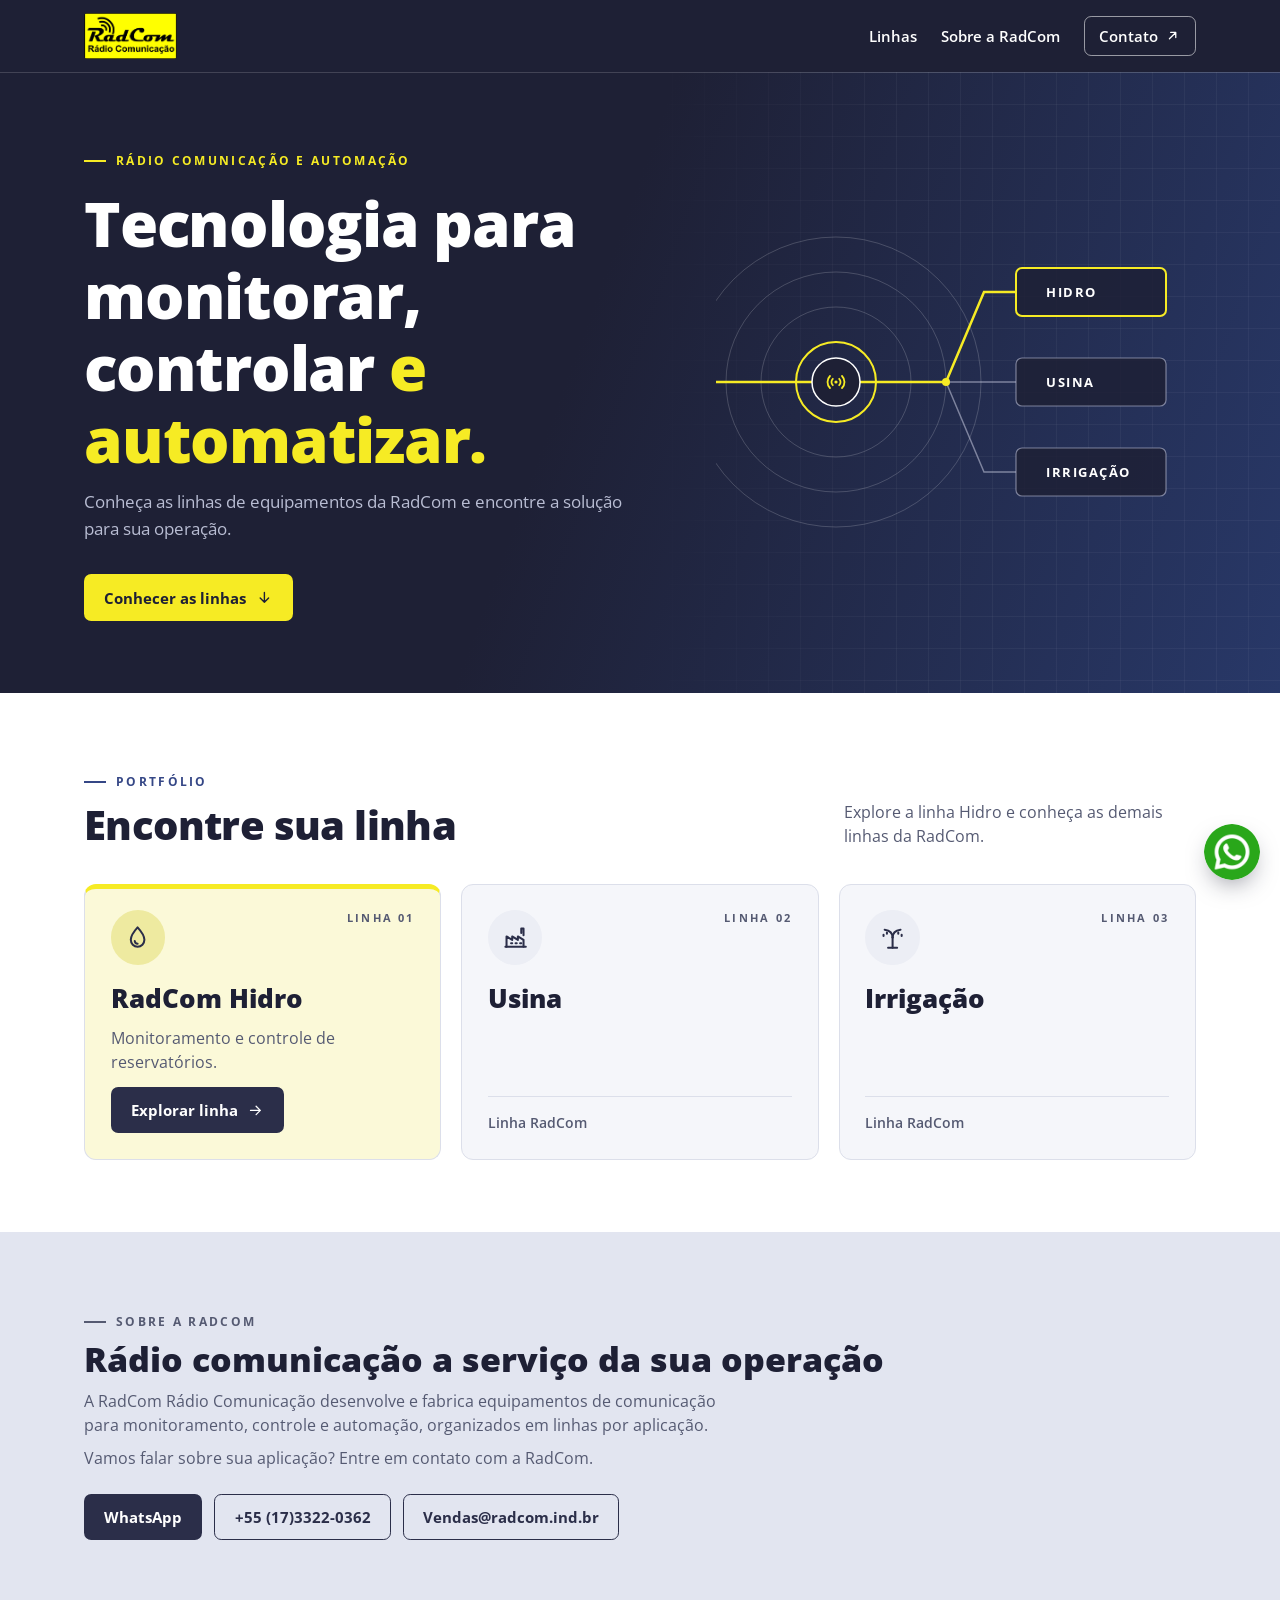
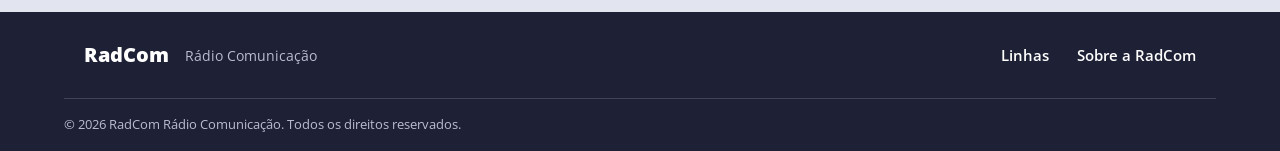
==== commit 9df8924d: "fix(contect):  fixes the past fix" ====
--- a/index.html
+++ b/index.html
@@ -26,9 +26,7 @@
       <nav class="main-nav" aria-label="Principal">
         <a href="#linhas">Linhas</a>
         <a href="#sobre">Sobre a RadCom</a>
-        <!-- Botão "Contato": abre o WhatsApp da RadCom.
-             >>> ADICIONE O NÚMERO em assets/js/config.js (campo whatsapp) <<< -->
-        <a class="nav-contact" href="https://wa.me/" target="_blank" rel="noopener" data-contact-primary>Contato
+        <a class="nav-contact" href="https://wa.me/551733220362" target="_blank" rel="noopener" data-contact-primary>Contato
           <svg viewBox="0 0 24 24" fill="none" stroke="currentColor" stroke-width="2" stroke-linecap="round"
             stroke-linejoin="round" aria-hidden="true">
             <path d="M7 17 17 7M9 7h8v8" />
@@ -130,9 +128,8 @@
     <div class="wrap footer-copy">© <span data-year>2026</span> RadCom Rádio Comunicação. Todos os direitos reservados.</div>
   </footer>
 
-  <!-- Botão flutuante do WhatsApp.
-       >>> ADICIONE O NÚMERO em assets/js/config.js (campo whatsapp) <<< -->
-  <a class="whatsapp-float" href="https://wa.me/" target="_blank" rel="noopener" data-whatsapp
+  <!-- Botão flutuante do WhatsApp.-->
+  <a class="whatsapp-float" href="https://wa.me/55173322-0362" target="_blank" rel="noopener" data-whatsapp
     aria-label="Conversar com a RadCom pelo WhatsApp">
     <img src="img_radcom/whatsapp.png" alt="" width="512" height="512" />
   </a>
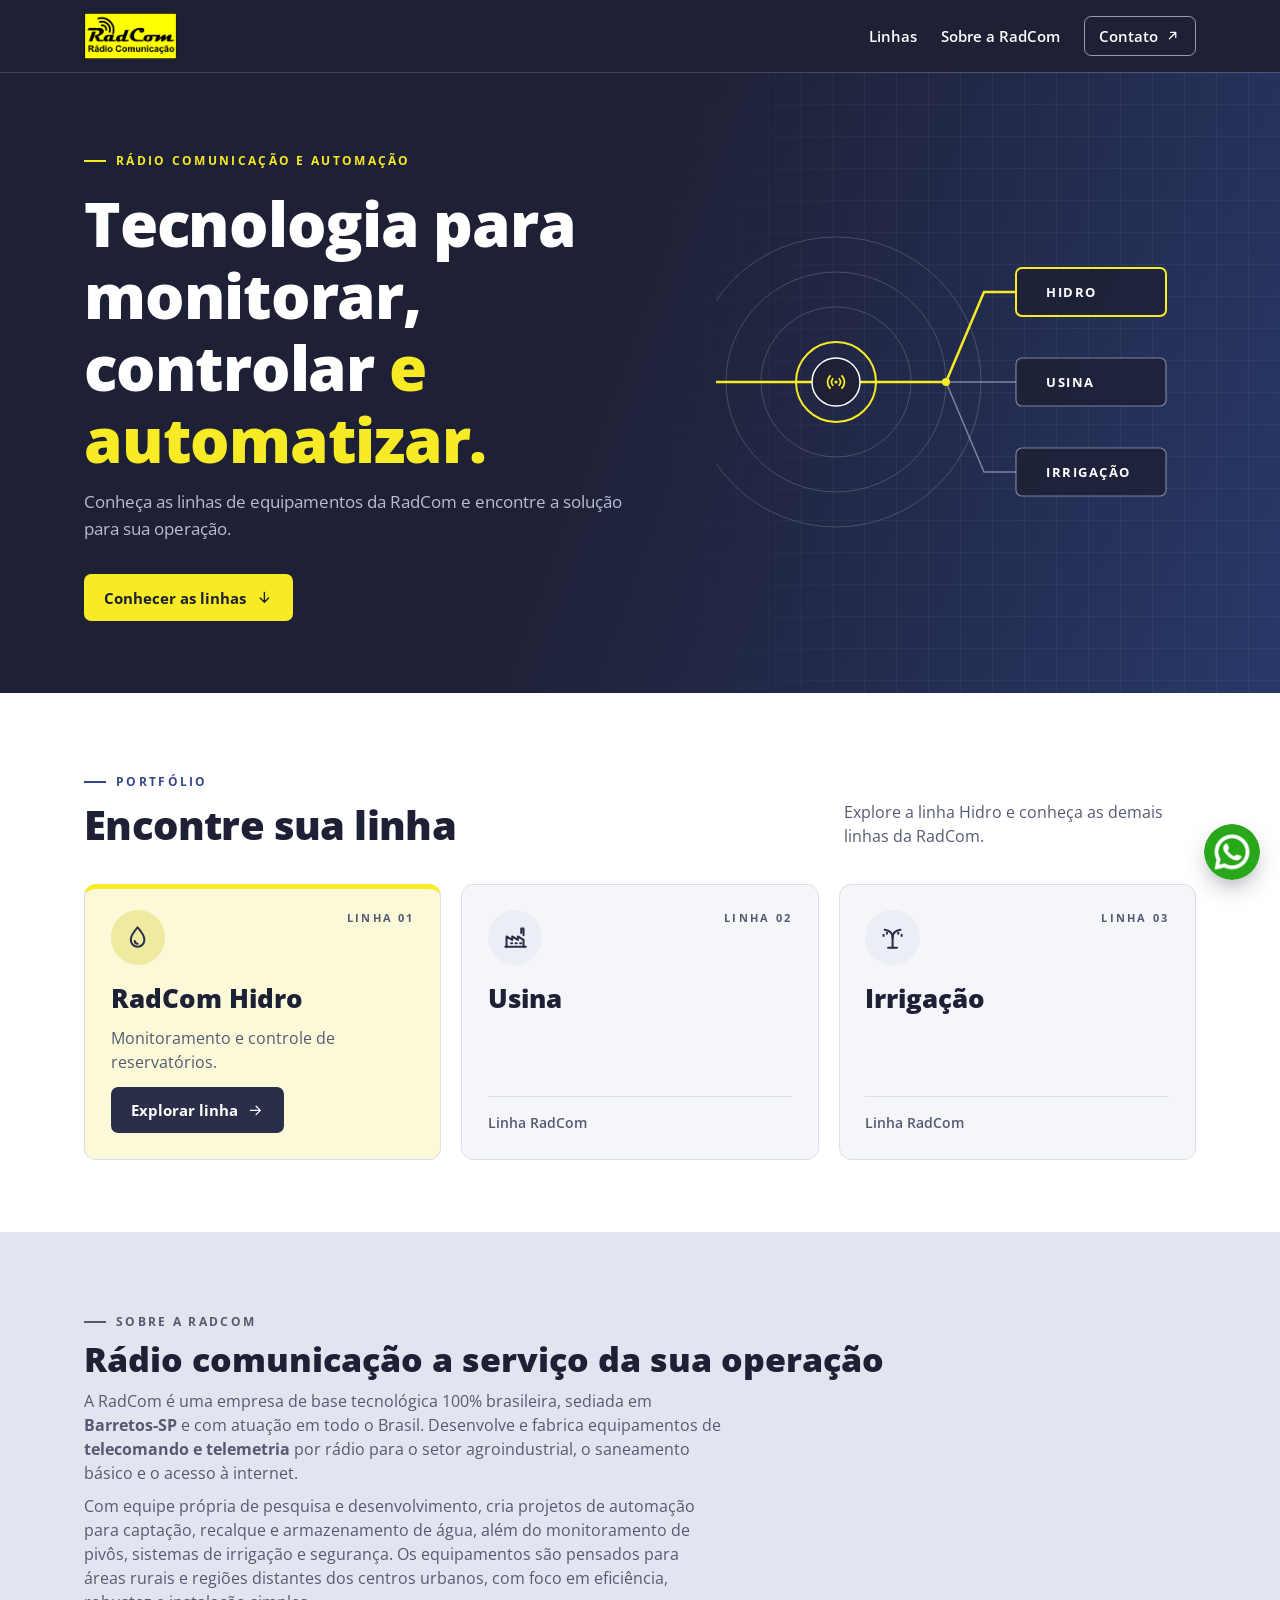
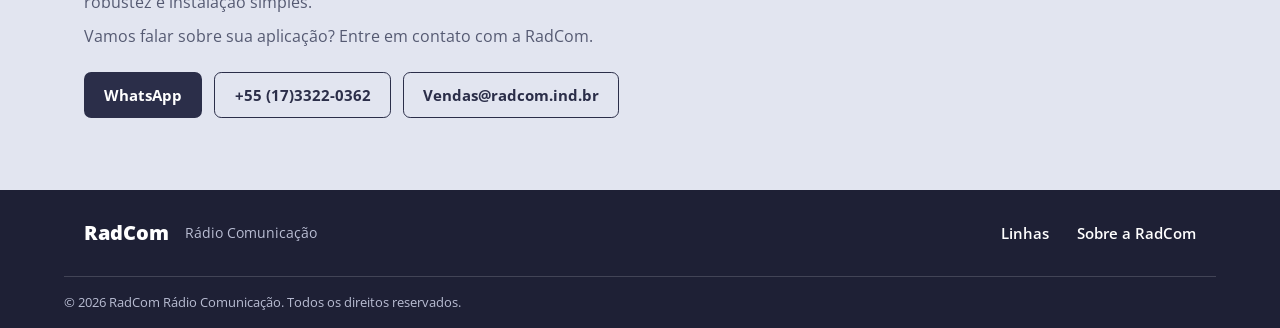
==== commit 96897717: "feat: implement better security and tools for development and deploy" ====
--- a/index.html
+++ b/index.html
@@ -4,8 +4,71 @@
 <head>
   <meta charset="utf-8" />
   <meta name="viewport" content="width=device-width, initial-scale=1" />
-  <title>RadCom Rádio Comunicação | Monitoramento, controle e automação</title>
-  <meta name="description" content="RadCom Rádio Comunicação: equipamentos de comunicação para monitoramento, controle e automação. Conheça as linhas RadCom." />
+  <title>RadCom Rádio Comunicação | Telecomando e telemetria</title>
+  <meta name="description" content="Fabricante de equipamentos de telecomando e telemetria por rádio em Barretos-SP: monitoramento de reservatórios, automação de bombas e soluções para o agro e o saneamento." />
+
+  <!-- ============ SEO ============
+       Endereço oficial desta página. Se o domínio mudar, troque aqui,
+       no og:url / og:image abaixo, no JSON-LD, em sitemap.xml e em robots.txt. -->
+  <link rel="canonical" href="https://radcom.ind.br/" />
+  <meta name="robots" content="index, follow, max-image-preview:large" />
+  <meta name="theme-color" content="#1e2035" />
+  <!-- Prévia ao compartilhar o link (WhatsApp, LinkedIn, Facebook etc.) -->
+  <meta property="og:type" content="website" />
+  <meta property="og:locale" content="pt_BR" />
+  <meta property="og:site_name" content="RadCom Rádio Comunicação" />
+  <meta property="og:url" content="https://radcom.ind.br/" />
+  <meta property="og:title" content="RadCom Rádio Comunicação | Telecomando e telemetria" />
+  <meta property="og:description" content="Equipamentos de telecomando e telemetria por rádio para monitorar, controlar e automatizar a sua operação." />
+  <meta property="og:image" content="https://radcom.ind.br/img_radcom/og-radcom.jpg" />
+  <meta property="og:image:width" content="1200" />
+  <meta property="og:image:height" content="630" />
+  <meta property="og:image:alt" content="Módulos RadCom instalados em um quadro de comando" />
+  <meta name="twitter:card" content="summary_large_image" />
+  <!-- Dados estruturados: ajudam o Google a montar o painel da empresa nos resultados -->
+  <script type="application/ld+json">
+  {
+    "@context": "https://schema.org",
+    "@graph": [
+      {
+        "@type": "Organization",
+        "@id": "https://radcom.ind.br/#organizacao",
+        "name": "RadCom Rádio Comunicação",
+        "alternateName": ["Radcom", "Radcom Sistemas de Comunicação"],
+        "url": "https://radcom.ind.br/",
+        "logo": "https://radcom.ind.br/img_radcom/logo.jpeg",
+        "image": "https://radcom.ind.br/img_radcom/og-radcom.jpg",
+        "description": "Empresa de base tecnológica 100% brasileira que desenvolve e fabrica equipamentos de telecomando e telemetria por rádio para o setor agroindustrial, saneamento básico e acesso à internet.",
+        "telephone": "+55-17-3322-0362",
+        "email": "Vendas@radcom.ind.br",
+        "address": {
+          "@type": "PostalAddress",
+          "addressLocality": "Barretos",
+          "addressRegion": "SP",
+          "addressCountry": "BR"
+        },
+        "areaServed": { "@type": "Country", "name": "Brasil" },
+        "contactPoint": {
+          "@type": "ContactPoint",
+          "telephone": "+55-17-3322-0362",
+          "email": "Vendas@radcom.ind.br",
+          "contactType": "sales",
+          "areaServed": "BR",
+          "availableLanguage": "Portuguese"
+        }
+      },
+      {
+        "@type": "WebSite",
+        "@id": "https://radcom.ind.br/#site",
+        "url": "https://radcom.ind.br/",
+        "name": "RadCom Rádio Comunicação",
+        "inLanguage": "pt-BR",
+        "publisher": { "@id": "https://radcom.ind.br/#organizacao" }
+      }
+    ]
+  }
+  </script>
+
   <link rel="icon" type="image/png" href="img_radcom/favicon.png" />
   <link rel="apple-touch-icon" href="img_radcom/favicon.png" />
   <link rel="preconnect" href="https://fonts.googleapis.com" />
@@ -90,10 +153,9 @@
           </div>
           <p class="aside">Explore a linha Hidro e conheça as demais linhas da RadCom.</p>
         </div>
-        <ul class="lines-grid" id="lines-list"></ul>
-        <noscript>
-          <p>RadCom Hidro: <a href="hidro/index.html">explorar linha</a>. Usina e Irrigação: linhas RadCom.</p>
-        </noscript>
+        <ul class="lines-grid" id="lines-list"><!-- PRERENDER:lines-list -->
+<li><article class="line-card is-active" aria-labelledby="linha-hidro"><div class="line-top"><span class="line-icon"><svg viewBox="0 0 24 24" fill="none" stroke="currentColor" stroke-width="1.8" stroke-linecap="round" stroke-linejoin="round" aria-hidden="true"><path d="M12 3s6 6.6 6 11a6 6 0 0 1-12 0c0-4.4 6-11 6-11Z"></path><path d="M9.5 15a2.6 2.6 0 0 0 2.5 2.4"></path></svg></span><span class="line-num">LINHA 01</span></div><h3 id="linha-hidro">RadCom Hidro</h3><p>Monitoramento e controle de reservatórios.</p><a class="btn btn-dark" href="hidro/index.html">Explorar linha <svg viewBox="0 0 24 24" fill="none" stroke="currentColor" stroke-width="1.8" stroke-linecap="round" stroke-linejoin="round" aria-hidden="true"><path d="M5 12h14M13 6l6 6-6 6"></path></svg></a></article></li><li><article class="line-card" aria-labelledby="linha-usina"><div class="line-top"><span class="line-icon"><svg viewBox="0 0 24 24" fill="none" stroke="currentColor" stroke-width="1.8" stroke-linecap="round" stroke-linejoin="round" aria-hidden="true"><path d="M3 20h18"></path><path d="M4 20V11l5 3v-3l5 3v-3l5 3v6"></path><path d="M17 8V4h2v6"></path><path d="M8 17h1M12 17h1M16 17h1"></path></svg></span><span class="line-num">LINHA 02</span></div><h3 id="linha-usina">Usina</h3><p class="line-meta">Linha RadCom</p></article></li><li><article class="line-card" aria-labelledby="linha-irrigacao"><div class="line-top"><span class="line-icon"><svg viewBox="0 0 24 24" fill="none" stroke="currentColor" stroke-width="1.8" stroke-linecap="round" stroke-linejoin="round" aria-hidden="true"><path d="M12 21v-9"></path><path d="M12 12c0-4-3-6.5-7-7"></path><path d="M12 12c0-4 3-6.5 7-7"></path><path d="M4 9.5v1M7 7.5v1M17 7.5v1M20 9.5v1"></path><path d="M8 21h8"></path></svg></span><span class="line-num">LINHA 03</span></div><h3 id="linha-irrigacao">Irrigação</h3><p class="line-meta">Linha RadCom</p></article></li>
+<!-- /PRERENDER --></ul>
       </div>
     </section>
 
@@ -103,9 +165,16 @@
         <div>
           <p class="kicker">Sobre a RadCom</p>
           <h2 id="sobre-title">Rádio comunicação a serviço da sua operação</h2>
-          <!-- TEXTO INSTITUCIONAL PROVISÓRIO: substitua pela apresentação oficial da RadCom. -->
-          <p>A RadCom Rádio Comunicação desenvolve e fabrica equipamentos de comunicação para monitoramento, controle e
-            automação, organizados em linhas por aplicação.</p>
+          <!-- Texto institucional: adaptado da página "Quem somos" do site anterior (radcom.ind.br/quem-somos/).
+               Ele também sustenta o SEO: mantém os termos pelos quais a RadCom já é encontrada
+               (telecomando, telemetria, Barretos, agro, saneamento). -->
+          <p>A RadCom é uma empresa de base tecnológica 100% brasileira, sediada em <strong>Barretos-SP</strong> e com
+            atuação em todo o Brasil. Desenvolve e fabrica equipamentos de <strong>telecomando e telemetria</strong> por
+            rádio para o setor agroindustrial, o saneamento básico e o acesso à internet.</p>
+          <p>Com equipe própria de pesquisa e desenvolvimento, cria projetos de automação para captação, recalque e
+            armazenamento de água, além do monitoramento de pivôs, sistemas de irrigação e segurança. Os equipamentos são
+            pensados para áreas rurais e regiões distantes dos centros urbanos, com foco em eficiência, robustez e
+            instalação simples.</p>
           <!-- Chamada de contato: aparece quando o contato for preenchido em assets/js/config.js -->
           <p data-contact-slot hidden>Vamos falar sobre sua aplicação? Entre em contato com a RadCom.</p>
         </div>
@@ -129,7 +198,7 @@
   </footer>
 
   <!-- Botão flutuante do WhatsApp.-->
-  <a class="whatsapp-float" href="https://wa.me/55173322-0362" target="_blank" rel="noopener" data-whatsapp
+  <a class="whatsapp-float" href="https://wa.me/551733220362" target="_blank" rel="noopener" data-whatsapp
     aria-label="Conversar com a RadCom pelo WhatsApp">
     <img src="img_radcom/whatsapp.png" alt="" width="512" height="512" />
   </a>
--- a/assets/css/style.css
+++ b/assets/css/style.css
@@ -228,7 +228,7 @@
 /* ---------- Hidro: abertura panorâmica ---------- */
 .pan-hero {
   position: relative; display: flex; align-items: center; min-height: min(44rem, 86vh); color: #fff;
-  background: var(--navy-deep) url("../../img_radcom/fundo.jpg") center / cover no-repeat;
+  background: var(--navy-deep) url("../../img_radcom/fundo.webp") center / cover no-repeat;
 }
 .pan-hero::before { content: ""; position: absolute; inset: 0; background: linear-gradient(90deg, rgba(30,32,53,.65), rgba(30,32,53,.15) 70%); }
 .pan-hero .wrap { position: relative; z-index: 1; width: 100%; padding-top: 3rem; padding-bottom: 4.5rem; }
@@ -419,8 +419,31 @@
 .demo-flag { display: inline-flex; align-items: center; gap: .45rem; margin: 0 0 1rem; padding: .35rem .7rem; border-radius: .35rem; background: var(--yellow); color: var(--navy-deep); font-size: .75rem; font-weight: 800; letter-spacing: .08em; text-transform: uppercase; }
 .panel { border: 1px solid var(--border); background: var(--card); border-radius: var(--radius); }
 .diagram { overflow-x: auto; overflow-y: hidden; -webkit-overflow-scrolling: touch; box-shadow: var(--shadow); }
-#svg { display: block; width: 100%; min-width: 820px; height: auto; }
+#svg { display: block; width: 100%; height: auto; }
 .config { margin-top: 1.25rem; padding: 1.25rem; }
+/* diagrama compacto com a configuração ao lado (desktop) */
+    .sim-body {
+      max-width: 480px;
+      margin: 0 auto;
+    }
+
+    @media (min-width: 900px) {
+      .sim-body {
+        max-width: none;
+        display: grid;
+        grid-template-columns: minmax(0, 480px) minmax(0, 1fr);
+        align-items: start;
+        gap: 1.5rem;
+      }
+
+      .sim-body .config {
+        margin-top: 0;
+      }
+
+      .sim-body .cfg-grid {
+        grid-template-columns: 1fr;
+      }
+    }
 .config h3 { font-size: .75rem; font-weight: 700; text-transform: uppercase; letter-spacing: .18em; color: var(--fg-muted); }
 .cfg-grid { display: grid; gap: 1.25rem; margin-top: 1rem; }
 @media (min-width: 640px) { .cfg-grid { grid-template-columns: 1fr 1fr; } }
@@ -441,7 +464,7 @@
 .ping-ring { animation: ping-ring 1.2s ease-out infinite; transform-box: view-box; }
 .flow { animation: flow .6s linear infinite; }
 .blink { animation: blink .8s steps(2) infinite; }
-.cloud-publish { animation: cloud-pop 1.2s ease-out forwards; transform-box: fill-box; transform-origin: center; }
+.cloud-publish { animation: cloud-pop 3.5s ease-out forwards; transform-box: fill-box; transform-origin: center; }
 .lbl-title { font-family: var(--font-sans); font-weight: 700; }
 .lbl-sub { font-family: var(--font-mono); font-weight: 600; }
 
@@ -471,10 +494,46 @@
 .whatsapp-float img { width: 100%; height: 100%; border-radius: 50%; }
 @media (max-width: 640px) { .whatsapp-float { right: 1rem; bottom: 1rem; width: 3.25rem; height: 3.25rem; } }
 
-/* ---------- chamada final e rodapé ---------- */
-.cta-band { background: #e2e5f0; }
-.cta-band .wrap { display: flex; flex-wrap: wrap; align-items: center; justify-content: space-between; gap: 1rem 2rem; padding-top: 2.25rem; padding-bottom: 2.25rem; }
-.cta-band h2 { font-size: clamp(1.25rem, 1rem + 1vw, 1.6rem); font-weight: 800; }
+/* ---------- chamada final (faixa escura com checklist) ---------- */
+.btn-lg { min-height: 3.4rem; padding: .85rem 1.5rem; font-size: 1.02rem; }
+.btn img.wa-ico { width: 1.5rem; height: 1.5rem; border-radius: 50%; }
+.cta-a {
+  position: relative; overflow: hidden; isolation: isolate;
+  background: radial-gradient(120% 140% at 0% 0%, var(--blue) 0%, var(--navy-deep) 55%);
+  color: var(--on-dark); padding: 4.5rem 0;
+  border-bottom: 1px solid var(--border-dark);
+}
+.cta-a-rings {
+  position: absolute; z-index: -1; right: -8rem; top: 50%; width: 34rem; height: 34rem;
+  transform: translateY(-50%); opacity: .5; pointer-events: none;
+}
+.cta-a-rings circle { fill: none; stroke: rgba(255, 255, 255, .12); stroke-width: 1.2; }
+.cta-a-grid { display: grid; grid-template-columns: 1.25fr 1fr; gap: 3rem; align-items: center; }
+.cta-a h2 { font-size: clamp(1.8rem, 1.2rem + 2.4vw, 2.8rem); font-weight: 800; letter-spacing: -.02em; margin-top: .8rem; }
+.cta-a .btn-row { margin-top: 1.8rem; }
+.cta-a-mail { margin: 1.1rem 0 0; color: var(--on-dark-muted); font-size: .95rem; }
+.cta-a-mail a { color: #fff; font-weight: 700; text-underline-offset: 3px; }
+.cta-a-mail a:hover { color: var(--yellow); }
+.cta-a-card {
+  background: rgba(255, 255, 255, .06); border: 1px solid var(--border-dark);
+  border-radius: var(--radius); padding: 1.75rem; backdrop-filter: blur(4px);
+}
+.cta-a-card h3 { font-size: 1.05rem; font-weight: 700; color: #fff; }
+.checklist { list-style: none; margin: 1.1rem 0 0; padding: 0; display: grid; gap: .85rem; }
+.checklist li { display: grid; grid-template-columns: 1.6rem 1fr; gap: .7rem; align-items: start; line-height: 1.45; }
+.checklist .tick {
+  width: 1.6rem; height: 1.6rem; border-radius: 50%; display: grid; place-items: center;
+  background: var(--yellow); color: var(--navy-deep);
+}
+.checklist .tick svg { width: .95rem; height: .95rem; }
+.cta-a-card .note { margin: 1.2rem 0 0; font-size: .85rem; color: var(--on-dark-muted); }
+@media (max-width: 860px) {
+  .cta-a { padding: 3.25rem 0; }
+  .cta-a-grid { grid-template-columns: 1fr; gap: 2rem; }
+  .cta-a .btn-row .btn { flex: 1 1 100%; }
+}
+
+/* ---------- rodapé ---------- */
 .site-footer { background: var(--navy-deep); color: var(--on-dark-muted); }
 .footer-bar { display: flex; flex-wrap: wrap; align-items: center; justify-content: space-between; gap: 1rem 2rem; padding-top: 1.75rem; padding-bottom: 1.75rem; }
 .footer-brand { display: flex; align-items: center; gap: 1rem; color: #fff; }
